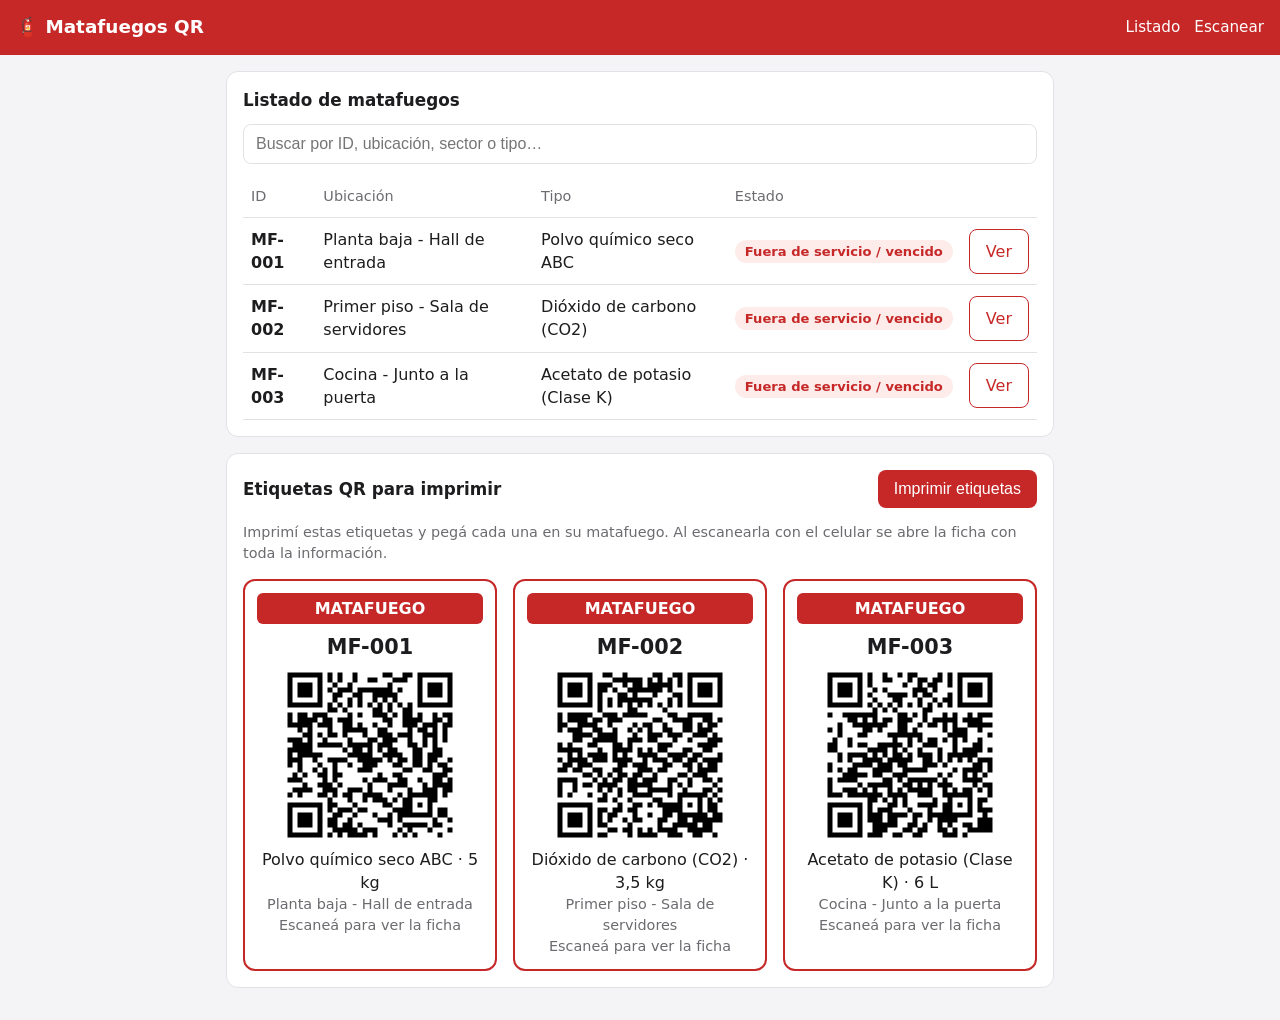
==== index.html @ 8ce35d08 "Agregar sitio de fichas de matafuegos con códigos QR Listado con estado y etiquetas QR imprimibles, " ====
<!doctype html>
<html lang="es">
<head>
  <meta charset="utf-8">
  <meta name="viewport" content="width=device-width, initial-scale=1">
  <title>Matafuegos QR</title>
  <link rel="stylesheet" href="css/estilos.css">
</head>
<body>
  <header class="barra">
    <h1>🧯 Matafuegos QR</h1>
    <nav><a href="index.html">Listado</a><a href="escanear.html">Escanear</a></nav>
  </header>

  <main>
    <section class="tarjeta no-imprimir">
      <h2>Listado de matafuegos</h2>
      <input id="buscar" class="buscador" type="search" placeholder="Buscar por ID, ubicación, sector o tipo…">
      <table class="lista">
        <thead>
          <tr><th>ID</th><th>Ubicación</th><th class="ocultar-movil">Tipo</th><th>Estado</th><th></th></tr>
        </thead>
        <tbody id="filas"><tr><td colspan="5" class="suave">Cargando…</td></tr></tbody>
      </table>
    </section>

    <section class="tarjeta">
      <div class="acciones no-imprimir" style="justify-content: space-between; align-items: center; margin-bottom: 12px;">
        <h2 style="margin:0">Etiquetas QR para imprimir</h2>
        <button class="boton" onclick="window.print()">Imprimir etiquetas</button>
      </div>
      <p class="suave no-imprimir">Imprimí estas etiquetas y pegá cada una en su matafuego. Al escanearla con el celular se abre la ficha con toda la información.</p>
      <div id="etiquetas" class="grilla-qr"></div>
    </section>
  </main>

  <script src="js/vendor/qrcode-generator.js"></script>
  <script src="js/comun.js"></script>
  <script>
    let matafuegos = [];

    function svgQR(texto) {
      const qr = qrcode(0, "M");
      qr.addData(texto);
      qr.make();
      return qr.createSvgTag({ cellSize: 4, margin: 2, scalable: true });
    }

    function renderFilas(filtro) {
      const f = (filtro || "").toLowerCase();
      const visibles = matafuegos.filter((m) =>
        [m.id, m.ubicacion, m.sector, m.tipo].join(" ").toLowerCase().includes(f)
      );
      document.getElementById("filas").innerHTML = visibles.length
        ? visibles.map((m) => {
            const e = estadoGeneral(m);
            return `<tr>
              <td><b>${escapar(m.id)}</b></td>
              <td>${escapar(m.ubicacion)}</td>
              <td class="ocultar-movil">${escapar(m.tipo)}</td>
              <td><span class="etiqueta ${e.nivel}">${escapar(e.texto)}</span></td>
              <td><a class="boton secundario" href="${escapar(urlFicha(m.id))}">Ver</a></td>
            </tr>`;
          }).join("")
        : '<tr><td colspan="5" class="suave">Sin resultados.</td></tr>';
    }

    function renderEtiquetas() {
      document.getElementById("etiquetas").innerHTML = matafuegos.map((m) => `
        <div class="etiqueta-qr">
          <div class="titulo">MATAFUEGO</div>
          <div class="id">${escapar(m.id)}</div>
          <div class="codigo" style="width:170px;margin:8px auto">${svgQR(urlFicha(m.id))}</div>
          <div>${escapar(m.tipo)} · ${escapar(m.capacidad)}</div>
          <div class="suave">${escapar(m.ubicacion)}</div>
          <div class="suave">Escaneá para ver la ficha</div>
        </div>`).join("");
    }

    (async () => {
      try {
        matafuegos = await cargarMatafuegos();
        renderFilas("");
        renderEtiquetas();
      } catch (e) {
        document.getElementById("filas").innerHTML = '<tr><td colspan="5" class="error">' + escapar(e.message) + "</td></tr>";
      }
    })();

    document.getElementById("buscar").addEventListener("input", (ev) => renderFilas(ev.target.value));
  </script>
</body>
</html>
---- css/estilos.css ----
:root {
  --rojo: #c62828;
  --rojo-oscuro: #8e0000;
  --fondo: #f4f4f6;
  --tarjeta: #ffffff;
  --texto: #1d1d1f;
  --suave: #6b6b70;
  --borde: #e2e2e6;
  --ok: #2e7d32;
  --ok-fondo: #e8f5e9;
  --aviso: #b26a00;
  --aviso-fondo: #fff4e0;
  --vencido: #c62828;
  --vencido-fondo: #fdecea;
}

* { box-sizing: border-box; }

body {
  margin: 0;
  font-family: system-ui, -apple-system, "Segoe UI", Roboto, sans-serif;
  background: var(--fondo);
  color: var(--texto);
  line-height: 1.45;
}

header.barra {
  background: var(--rojo);
  color: #fff;
  padding: 14px 16px;
  display: flex;
  align-items: center;
  gap: 10px;
}
header.barra h1 { font-size: 1.15rem; margin: 0; }
header.barra a { color: #fff; text-decoration: none; }
header.barra nav { margin-left: auto; display: flex; gap: 14px; font-size: .95rem; }

main { max-width: 860px; margin: 0 auto; padding: 16px; }

.tarjeta {
  background: var(--tarjeta);
  border: 1px solid var(--borde);
  border-radius: 12px;
  padding: 16px;
  margin-bottom: 16px;
}
.tarjeta h2 { margin: 0 0 12px; font-size: 1.05rem; }

.estado {
  border-radius: 12px;
  padding: 16px;
  margin-bottom: 16px;
  font-weight: 600;
  font-size: 1.1rem;
  display: flex;
  align-items: center;
  gap: 10px;
}
.estado .punto { width: 14px; height: 14px; border-radius: 50%; flex: none; }
.ok { background: var(--ok-fondo); color: var(--ok); }
.ok .punto { background: var(--ok); }
.aviso { background: var(--aviso-fondo); color: var(--aviso); }
.aviso .punto { background: var(--aviso); }
.vencido { background: var(--vencido-fondo); color: var(--vencido); }
.vencido .punto { background: var(--vencido); }

.etiqueta {
  display: inline-block;
  padding: 2px 10px;
  border-radius: 999px;
  font-size: .82rem;
  font-weight: 600;
  white-space: nowrap;
}

dl.datos {
  display: grid;
  grid-template-columns: minmax(130px, 40%) 1fr;
  gap: 8px 12px;
  margin: 0;
}
dl.datos dt { color: var(--suave); }
dl.datos dd { margin: 0; font-weight: 500; overflow-wrap: anywhere; }

.clases { display: flex; flex-direction: column; gap: 8px; }
.clase { display: flex; gap: 10px; align-items: center; }
.clase b {
  width: 34px; height: 34px; flex: none;
  display: grid; place-items: center;
  border-radius: 8px;
  background: var(--rojo); color: #fff; font-size: 1.1rem;
}

ol.pasos { margin: 0; padding-left: 22px; }
ol.pasos li { margin-bottom: 6px; }

.boton {
  display: inline-block;
  background: var(--rojo);
  color: #fff;
  border: 0;
  border-radius: 8px;
  padding: 10px 16px;
  font-size: 1rem;
  text-decoration: none;
  cursor: pointer;
}
.boton:hover { background: var(--rojo-oscuro); }
.boton.secundario { background: #fff; color: var(--rojo); border: 1px solid var(--rojo); }

.emergencia {
  background: var(--rojo);
  color: #fff;
  text-align: center;
  font-weight: 700;
  font-size: 1.15rem;
}
.emergencia a { color: #fff; }

table.lista { width: 100%; border-collapse: collapse; }
table.lista th, table.lista td { text-align: left; padding: 10px 8px; border-bottom: 1px solid var(--borde); vertical-align: middle; }
table.lista th { color: var(--suave); font-weight: 500; font-size: .9rem; }

.acciones { display: flex; gap: 8px; flex-wrap: wrap; }
.buscador { width: 100%; padding: 10px 12px; font-size: 1rem; border: 1px solid var(--borde); border-radius: 8px; margin-bottom: 12px; }

.error { color: var(--vencido); }
.suave { color: var(--suave); font-size: .9rem; }

/* Etiquetas QR para imprimir */
.grilla-qr { display: grid; grid-template-columns: repeat(auto-fill, minmax(220px, 1fr)); gap: 16px; }
.etiqueta-qr {
  background: #fff;
  border: 2px solid var(--rojo);
  border-radius: 12px;
  padding: 12px;
  text-align: center;
  break-inside: avoid;
}
.etiqueta-qr .titulo { background: var(--rojo); color: #fff; font-weight: 700; border-radius: 6px; padding: 4px; margin-bottom: 8px; }
.etiqueta-qr .codigo { display: flex; justify-content: center; margin: 8px 0; }
.etiqueta-qr .id { font-size: 1.3rem; font-weight: 700; }

#lector { max-width: 420px; margin: 0 auto; }

@media (max-width: 600px) {
  table.lista .ocultar-movil { display: none; }
  table.lista th, table.lista td { padding: 8px 4px; }
  table.lista .etiqueta { white-space: normal; }
  table.lista .boton { padding: 8px 10px; }
  dl.datos { grid-template-columns: 1fr; gap: 2px; }
  dl.datos dd { margin-bottom: 8px; }
}

@media print {
  header.barra, .no-imprimir { display: none !important; }
  body { background: #fff; }
  main { max-width: none; padding: 0; }
}
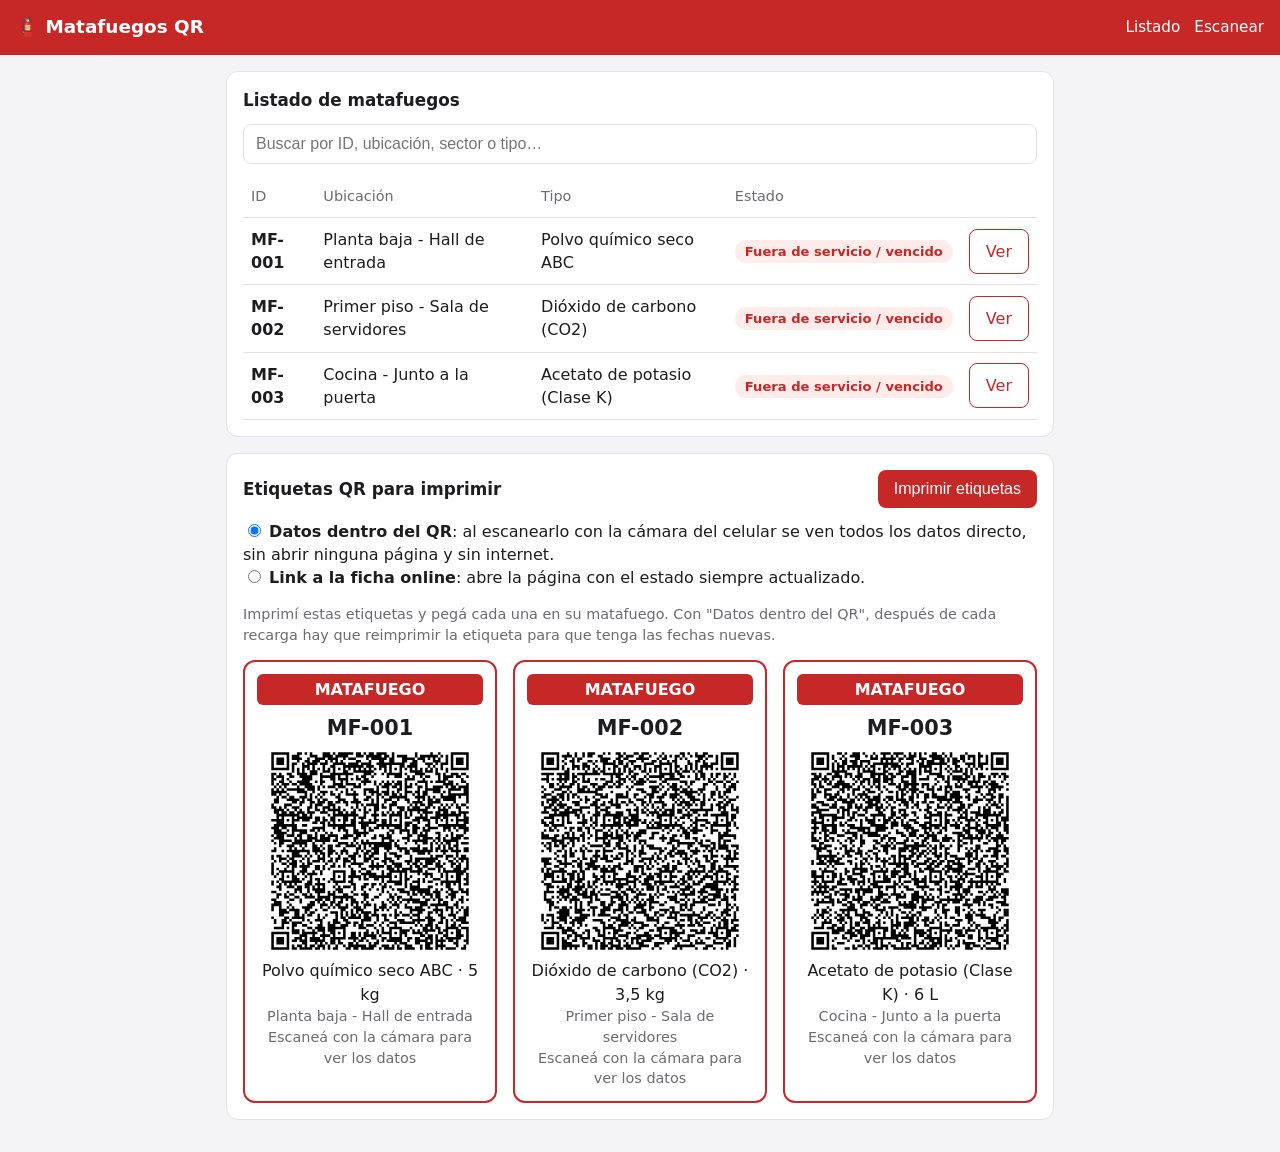
==== commit 4f1b8ffc: "Guardar los datos del matafuego dentro del QR Las etiquetas ahora codifican el texto con todos los d" ====
--- a/index.html
+++ b/index.html
@@ -29,7 +29,11 @@
         <h2 style="margin:0">Etiquetas QR para imprimir</h2>
         <button class="boton" onclick="window.print()">Imprimir etiquetas</button>
       </div>
-      <p class="suave no-imprimir">Imprimí estas etiquetas y pegá cada una en su matafuego. Al escanearla con el celular se abre la ficha con toda la información.</p>
+      <div class="no-imprimir" style="margin-bottom:12px">
+        <label><input type="radio" name="modo" value="datos" checked> <b>Datos dentro del QR</b>: al escanearlo con la cámara del celular se ven todos los datos directo, sin abrir ninguna página y sin internet.</label><br>
+        <label><input type="radio" name="modo" value="link"> <b>Link a la ficha online</b>: abre la página con el estado siempre actualizado.</label>
+      </div>
+      <p class="suave no-imprimir">Imprimí estas etiquetas y pegá cada una en su matafuego. Con "Datos dentro del QR", después de cada recarga hay que reimprimir la etiqueta para que tenga las fechas nuevas.</p>
       <div id="etiquetas" class="grilla-qr"></div>
     </section>
   </main>
@@ -39,8 +43,14 @@
   <script>
     let matafuegos = [];
 
+    qrcode.stringToBytes = qrcode.stringToBytesFuncs["UTF-8"]; // para que se vean bien las tildes
+
+    function modo() {
+      return document.querySelector('input[name="modo"]:checked').value;
+    }
+
     function svgQR(texto) {
-      const qr = qrcode(0, "M");
+      const qr = qrcode(0, "L");
       qr.addData(texto);
       qr.make();
       return qr.createSvgTag({ cellSize: 4, margin: 2, scalable: true });
@@ -70,10 +80,10 @@
         <div class="etiqueta-qr">
           <div class="titulo">MATAFUEGO</div>
           <div class="id">${escapar(m.id)}</div>
-          <div class="codigo" style="width:170px;margin:8px auto">${svgQR(urlFicha(m.id))}</div>
+          <div class="codigo" style="width:${modo() === "datos" ? 200 : 170}px;margin:8px auto">${svgQR(modo() === "datos" ? textoQR(m) : urlFicha(m.id))}</div>
           <div>${escapar(m.tipo)} · ${escapar(m.capacidad)}</div>
           <div class="suave">${escapar(m.ubicacion)}</div>
-          <div class="suave">Escaneá para ver la ficha</div>
+          <div class="suave">${modo() === "datos" ? "Escaneá con la cámara para ver los datos" : "Escaneá para ver la ficha"}</div>
         </div>`).join("");
     }
 
@@ -87,6 +97,7 @@
       }
     })();
 
+    document.querySelectorAll('input[name="modo"]').forEach((r) => r.addEventListener("change", renderEtiquetas));
     document.getElementById("buscar").addEventListener("input", (ev) => renderFilas(ev.target.value));
   </script>
 </body>
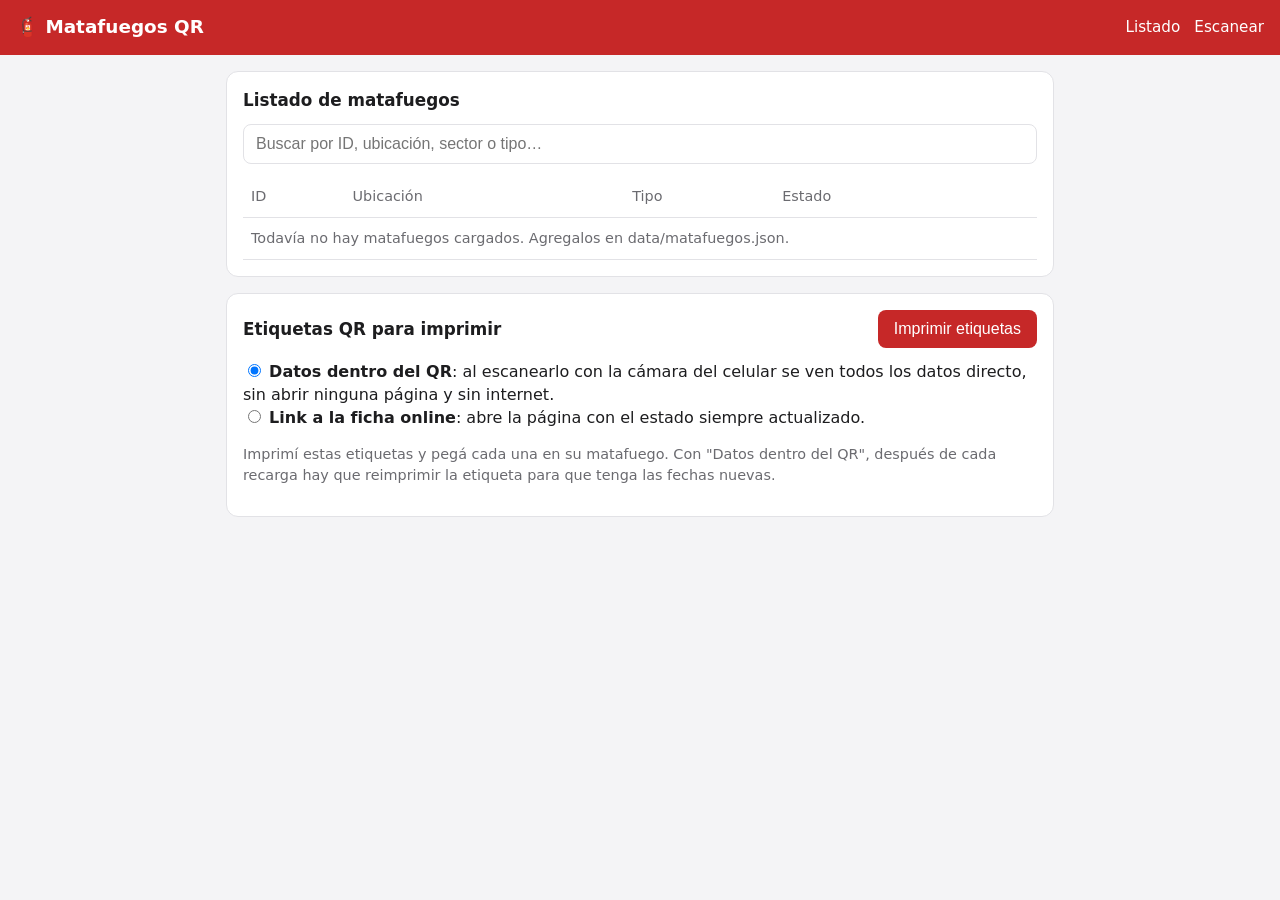
==== commit 9b698c46: "Quitar los matafuegos de ejemplo La base arranca vacía; el listado avisa que no hay matafuegos carga" ====
--- a/index.html
+++ b/index.html
@@ -72,7 +72,7 @@
               <td><a class="boton secundario" href="${escapar(urlFicha(m.id))}">Ver</a></td>
             </tr>`;
           }).join("")
-        : '<tr><td colspan="5" class="suave">Sin resultados.</td></tr>';
+        : '<tr><td colspan="5" class="suave">' + (matafuegos.length ? "Sin resultados." : "Todavía no hay matafuegos cargados. Agregalos en data/matafuegos.json.") + "</td></tr>";
     }
 
     function renderEtiquetas() {
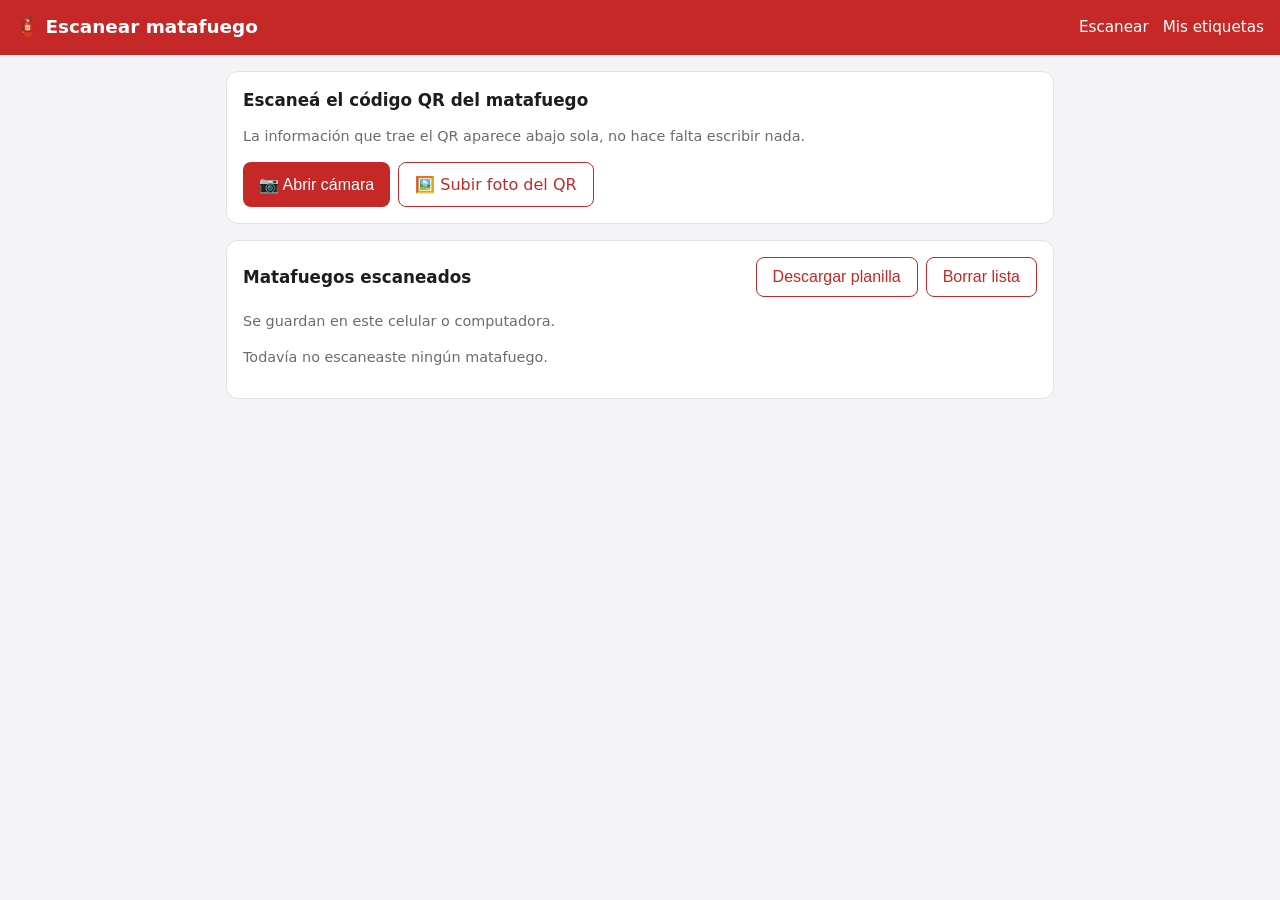
==== commit 35d3c9b6: "Escanear el QR que ya trae el matafuego y mostrar sus datos La página de inicio ahora es el escáner:" ====
--- a/index.html
+++ b/index.html
@@ -3,102 +3,230 @@
 <head>
   <meta charset="utf-8">
   <meta name="viewport" content="width=device-width, initial-scale=1">
-  <title>Matafuegos QR</title>
+  <title>Escanear matafuego</title>
   <link rel="stylesheet" href="css/estilos.css">
 </head>
 <body>
   <header class="barra">
-    <h1>🧯 Matafuegos QR</h1>
-    <nav><a href="index.html">Listado</a><a href="escanear.html">Escanear</a></nav>
+    <h1>🧯 Escanear matafuego</h1>
+    <nav><a href="index.html">Escanear</a><a href="etiquetas.html">Mis etiquetas</a></nav>
   </header>
 
   <main>
-    <section class="tarjeta no-imprimir">
-      <h2>Listado de matafuegos</h2>
-      <input id="buscar" class="buscador" type="search" placeholder="Buscar por ID, ubicación, sector o tipo…">
-      <table class="lista">
-        <thead>
-          <tr><th>ID</th><th>Ubicación</th><th class="ocultar-movil">Tipo</th><th>Estado</th><th></th></tr>
-        </thead>
-        <tbody id="filas"><tr><td colspan="5" class="suave">Cargando…</td></tr></tbody>
-      </table>
+    <section class="tarjeta">
+      <h2>Escaneá el código QR del matafuego</h2>
+      <p class="suave">La información que trae el QR aparece abajo sola, no hace falta escribir nada.</p>
+      <div id="lector"></div>
+      <p id="mensaje" class="suave"></p>
+      <div class="acciones">
+        <button id="iniciar" class="boton">📷 Abrir cámara</button>
+        <label class="boton secundario">🖼️ Subir foto del QR
+          <input id="foto" type="file" accept="image/*" hidden>
+        </label>
+      </div>
+      <div id="lectorFoto" hidden></div>
     </section>
 
+    <section id="resultado" class="tarjeta" hidden></section>
+
     <section class="tarjeta">
-      <div class="acciones no-imprimir" style="justify-content: space-between; align-items: center; margin-bottom: 12px;">
-        <h2 style="margin:0">Etiquetas QR para imprimir</h2>
-        <button class="boton" onclick="window.print()">Imprimir etiquetas</button>
+      <div class="acciones" style="justify-content: space-between; align-items: center; margin-bottom: 8px;">
+        <h2 style="margin:0">Matafuegos escaneados</h2>
+        <div class="acciones">
+          <button id="descargar" class="boton secundario">Descargar planilla</button>
+          <button id="borrar" class="boton secundario">Borrar lista</button>
+        </div>
       </div>
-      <div class="no-imprimir" style="margin-bottom:12px">
-        <label><input type="radio" name="modo" value="datos" checked> <b>Datos dentro del QR</b>: al escanearlo con la cámara del celular se ven todos los datos directo, sin abrir ninguna página y sin internet.</label><br>
-        <label><input type="radio" name="modo" value="link"> <b>Link a la ficha online</b>: abre la página con el estado siempre actualizado.</label>
-      </div>
-      <p class="suave no-imprimir">Imprimí estas etiquetas y pegá cada una en su matafuego. Con "Datos dentro del QR", después de cada recarga hay que reimprimir la etiqueta para que tenga las fechas nuevas.</p>
-      <div id="etiquetas" class="grilla-qr"></div>
+      <p class="suave">Se guardan en este celular o computadora.</p>
+      <div id="historial"></div>
     </section>
   </main>
 
-  <script src="js/vendor/qrcode-generator.js"></script>
+  <script src="js/vendor/html5-qrcode.min.js"></script>
   <script src="js/comun.js"></script>
   <script>
-    let matafuegos = [];
-
-    qrcode.stringToBytes = qrcode.stringToBytesFuncs["UTF-8"]; // para que se vean bien las tildes
-
-    function modo() {
-      return document.querySelector('input[name="modo"]:checked').value;
-    }
-
-    function svgQR(texto) {
-      const qr = qrcode(0, "L");
-      qr.addData(texto);
-      qr.make();
-      return qr.createSvgTag({ cellSize: 4, margin: 2, scalable: true });
-    }
-
-    function renderFilas(filtro) {
-      const f = (filtro || "").toLowerCase();
-      const visibles = matafuegos.filter((m) =>
-        [m.id, m.ubicacion, m.sector, m.tipo].join(" ").toLowerCase().includes(f)
-      );
-      document.getElementById("filas").innerHTML = visibles.length
-        ? visibles.map((m) => {
-            const e = estadoGeneral(m);
-            return `<tr>
-              <td><b>${escapar(m.id)}</b></td>
-              <td>${escapar(m.ubicacion)}</td>
-              <td class="ocultar-movil">${escapar(m.tipo)}</td>
-              <td><span class="etiqueta ${e.nivel}">${escapar(e.texto)}</span></td>
-              <td><a class="boton secundario" href="${escapar(urlFicha(m.id))}">Ver</a></td>
-            </tr>`;
-          }).join("")
-        : '<tr><td colspan="5" class="suave">' + (matafuegos.length ? "Sin resultados." : "Todavía no hay matafuegos cargados. Agregalos en data/matafuegos.json.") + "</td></tr>";
-    }
-
-    function renderEtiquetas() {
-      document.getElementById("etiquetas").innerHTML = matafuegos.map((m) => `
-        <div class="etiqueta-qr">
-          <div class="titulo">MATAFUEGO</div>
-          <div class="id">${escapar(m.id)}</div>
-          <div class="codigo" style="width:${modo() === "datos" ? 200 : 170}px;margin:8px auto">${svgQR(modo() === "datos" ? textoQR(m) : urlFicha(m.id))}</div>
-          <div>${escapar(m.tipo)} · ${escapar(m.capacidad)}</div>
-          <div class="suave">${escapar(m.ubicacion)}</div>
-          <div class="suave">${modo() === "datos" ? "Escaneá con la cámara para ver los datos" : "Escaneá para ver la ficha"}</div>
-        </div>`).join("");
-    }
-
-    (async () => {
+    const CLAVE = "matafuegos-escaneados";
+    const mensaje = document.getElementById("mensaje");
+    let lector = null;
+
+    // ---------- Interpretar el contenido del QR ----------
+
+    // Devuelve { titulo, campos: [[clave, valor]], link, texto }
+    function interpretar(texto) {
+      const t = texto.trim();
+      const r = { titulo: "", campos: [], link: null, texto: t };
+
+      if (/^https?:\/\//i.test(t)) {
+        r.link = t;
+        r.titulo = "El QR tiene un link";
+        return r;
+      }
+
+      if (t.startsWith("{")) {
+        try {
+          const obj = JSON.parse(t);
+          r.campos = Object.entries(obj).map(([k, v]) => [k, Array.isArray(v) ? v.join(" ") : String(v)]);
+          r.titulo = obj.id || obj.ID || "Matafuego";
+          return r;
+        } catch (_) { /* no es JSON: se sigue como texto */ }
+      }
+
+      const partes = t.split(/\r?\n|;|\|/).map((p) => p.trim()).filter(Boolean);
+      for (const p of partes) {
+        const m = p.match(/^([^:=]{1,40}?)\s*[:=]\s*(.+)$/);
+        if (m) r.campos.push([m[1].trim(), m[2].trim()]);
+        else if (!r.titulo) r.titulo = p;
+        else r.campos.push(["Dato", p]);
+      }
+      if (!r.titulo) r.titulo = "Matafuego";
+      return r;
+    }
+
+    function htmlResultado(r, fecha) {
+      let html = "<h2>" + escapar(r.titulo) + "</h2>";
+      if (fecha) html += '<p class="suave">Escaneado el ' + escapar(new Date(fecha).toLocaleString("es-AR")) + "</p>";
+      if (r.link) {
+        html += '<p>Este QR no trae los datos escritos: lleva a una página web (por lo general, de la empresa de mantenimiento o del fabricante).</p>'
+          + '<p style="overflow-wrap:anywhere"><a href="' + escapar(r.link) + '" target="_blank" rel="noopener">' + escapar(r.link) + "</a></p>"
+          + '<a class="boton" href="' + escapar(r.link) + '" target="_blank" rel="noopener">Abrir la página del QR</a>';
+      } else if (r.campos.length) {
+        html += '<dl class="datos">' + r.campos.map(([k, v]) => "<dt>" + escapar(k) + "</dt><dd>" + escapar(v) + "</dd>").join("") + "</dl>";
+      } else {
+        html += '<p style="white-space:pre-wrap">' + escapar(r.texto) + "</p>";
+      }
+      return html;
+    }
+
+    // ---------- Lista guardada ----------
+
+    function leerLista() {
+      try { return JSON.parse(localStorage.getItem(CLAVE)) || []; } catch (_) { return []; }
+    }
+    function guardarLista(lista) {
+      try { localStorage.setItem(CLAVE, JSON.stringify(lista)); } catch (_) { /* sin almacenamiento disponible */ }
+    }
+
+    function renderHistorial() {
+      const lista = leerLista();
+      const cont = document.getElementById("historial");
+      if (!lista.length) {
+        cont.innerHTML = '<p class="suave">Todavía no escaneaste ningún matafuego.</p>';
+        return;
+      }
+      cont.innerHTML = '<table class="lista"><tbody>' + lista.map((e, i) => {
+        const r = interpretar(e.texto);
+        return "<tr><td><b>" + escapar(r.titulo) + '</b><br><span class="suave">' + escapar(new Date(e.fecha).toLocaleString("es-AR")) + "</span></td>"
+          + '<td><button class="boton secundario" data-ver="' + i + '">Ver</button></td></tr>';
+      }).join("") + "</tbody></table>";
+    }
+
+    function mostrar(texto, fecha) {
+      const res = document.getElementById("resultado");
+      res.innerHTML = htmlResultado(interpretar(texto), fecha);
+      res.hidden = false;
+      res.scrollIntoView({ behavior: "smooth" });
+    }
+
+    function procesar(texto) {
+      // QR de nuestras propias etiquetas con link a la ficha: se abre la ficha.
       try {
-        matafuegos = await cargarMatafuegos();
-        renderFilas("");
-        renderEtiquetas();
+        const u = new URL(texto.trim());
+        if (u.origin === location.origin && u.pathname.endsWith("/matafuego.html")) {
+          location.href = u.href;
+          return;
+        }
+      } catch (_) { /* no es URL */ }
+
+      const fecha = new Date().toISOString();
+      const lista = leerLista();
+      lista.unshift({ fecha, texto });
+      guardarLista(lista);
+      renderHistorial();
+      mostrar(texto, fecha);
+      mensaje.className = "suave";
+      mensaje.textContent = "QR leído.";
+    }
+
+    // ---------- Cámara y foto ----------
+
+    document.getElementById("iniciar").addEventListener("click", async () => {
+      const boton = document.getElementById("iniciar");
+      boton.disabled = true;
+      lector = lector || new Html5Qrcode("lector");
+      try {
+        await lector.start(
+          { facingMode: "environment" },
+          { fps: 10, qrbox: { width: 250, height: 250 } },
+          async (texto) => {
+            await lector.stop();
+            boton.disabled = false;
+            boton.textContent = "📷 Escanear otro";
+            procesar(texto);
+          }
+        );
+        mensaje.className = "suave";
+        mensaje.textContent = "Apuntá la cámara al QR…";
       } catch (e) {
-        document.getElementById("filas").innerHTML = '<tr><td colspan="5" class="error">' + escapar(e.message) + "</td></tr>";
-      }
-    })();
-
-    document.querySelectorAll('input[name="modo"]').forEach((r) => r.addEventListener("change", renderEtiquetas));
-    document.getElementById("buscar").addEventListener("input", (ev) => renderFilas(ev.target.value));
+        boton.disabled = false;
+        mensaje.className = "error";
+        mensaje.textContent = "No se pudo abrir la cámara. Revisá que el navegador tenga permiso, o usá \"Subir foto del QR\".";
+      }
+    });
+
+    document.getElementById("foto").addEventListener("change", async (ev) => {
+      const archivo = ev.target.files[0];
+      ev.target.value = "";
+      if (!archivo) return;
+      mensaje.className = "suave";
+      mensaje.textContent = "Leyendo la foto…";
+      try {
+        const texto = await new Html5Qrcode("lectorFoto").scanFile(archivo, false);
+        procesar(texto);
+      } catch (_) {
+        mensaje.className = "error";
+        mensaje.textContent = "No se encontró un QR en la foto. Probá con una foto más cerca y bien enfocada.";
+      }
+    });
+
+    // ---------- Botones de la lista ----------
+
+    document.getElementById("historial").addEventListener("click", (ev) => {
+      const i = ev.target.dataset.ver;
+      if (i === undefined) return;
+      const e = leerLista()[i];
+      if (e) mostrar(e.texto, e.fecha);
+    });
+
+    document.getElementById("borrar").addEventListener("click", () => {
+      if (!confirm("¿Borrar todos los matafuegos escaneados?")) return;
+      guardarLista([]);
+      renderHistorial();
+      document.getElementById("resultado").hidden = true;
+    });
+
+    // Planilla CSV (se abre con Excel): una fila por matafuego, una columna por dato.
+    document.getElementById("descargar").addEventListener("click", () => {
+      const lista = leerLista();
+      if (!lista.length) return alert("Todavía no hay matafuegos escaneados.");
+      const filas = lista.map((e) => {
+        const r = interpretar(e.texto);
+        const f = { "Fecha de escaneo": new Date(e.fecha).toLocaleString("es-AR"), "Matafuego": r.titulo };
+        if (r.link) f["Link"] = r.link;
+        for (const [k, v] of r.campos) f[k] = f[k] ? f[k] + " / " + v : v;
+        if (!r.link && !r.campos.length) f["Contenido"] = r.texto;
+        return f;
+      });
+      const columnas = [...new Set(filas.flatMap(Object.keys))];
+      const celda = (v) => '"' + String(v ?? "").replace(/"/g, '""') + '"';
+      const csv = [columnas.map(celda).join(";"), ...filas.map((f) => columnas.map((c) => celda(f[c])).join(";"))].join("\r\n");
+      const a = document.createElement("a");
+      a.href = URL.createObjectURL(new Blob(["﻿" + csv], { type: "text/csv;charset=utf-8" }));
+      a.download = "matafuegos-escaneados.csv";
+      a.click();
+      URL.revokeObjectURL(a.href);
+    });
+
+    renderHistorial();
   </script>
 </body>
 </html>
